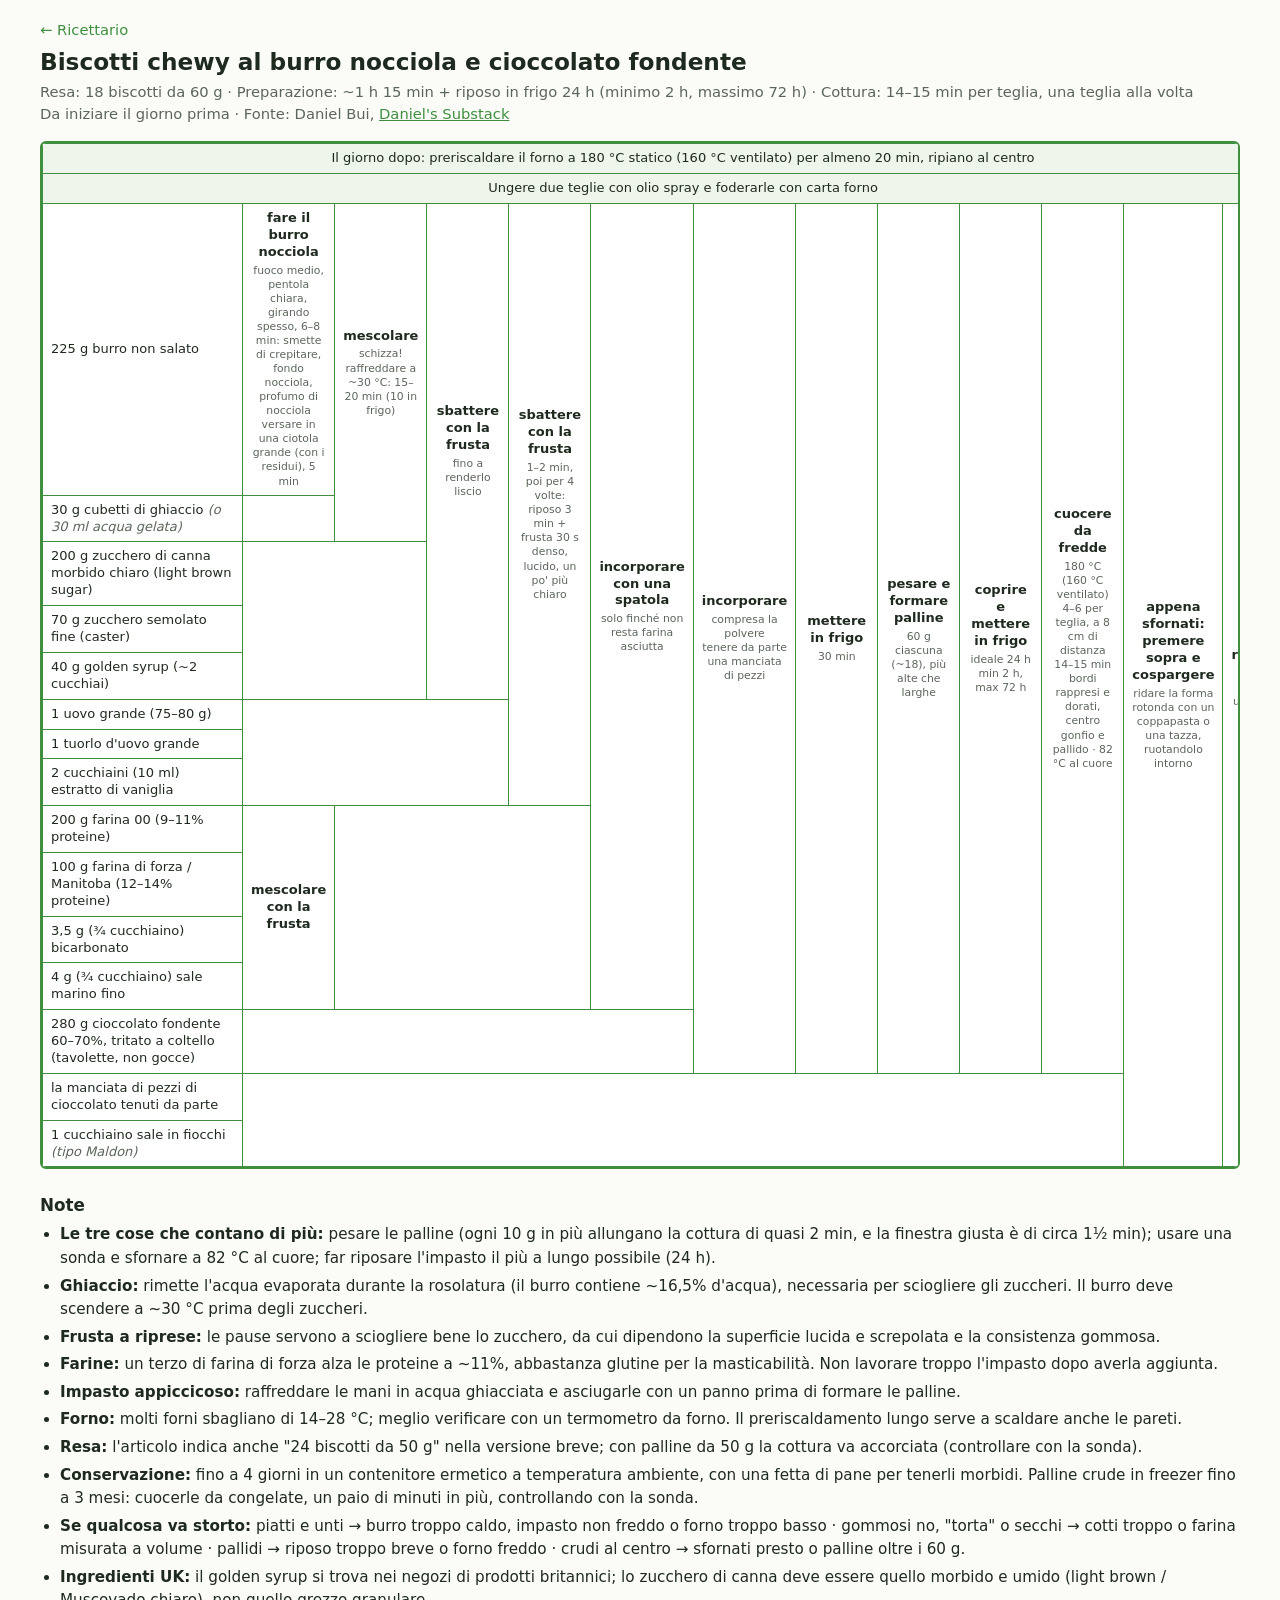
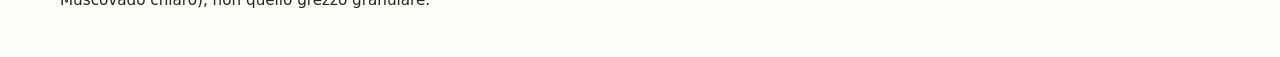
==== biscotti-burro-nocciola-cioccolato.html @ eccd72fa "Add files via upload" ====
<!DOCTYPE html>
<html lang="it">
<head>
<meta charset="utf-8">
<meta name="viewport" content="width=device-width, initial-scale=1">
<title>Biscotti chewy al burro nocciola e cioccolato fondente</title>
<style>
  :root { --line:#3f8f3f; --ink:#1f2a1f; --muted:#5b665b; --bg:#fbfcf8; --head:#eef5ea; }
  * { box-sizing:border-box; }
  body { margin:0; padding:20px 14px 40px; font-family: system-ui, -apple-system, "Segoe UI", Roboto, sans-serif; color:var(--ink); background:var(--bg); }
  .wrap { max-width:1200px; margin:0 auto; }
  .back { display:inline-block; color:var(--line); text-decoration:none; font-size:.92rem; margin-bottom:10px; }
  h1 { font-size:1.45rem; margin:0 0 6px; }
  .meta { color:var(--muted); font-size:.92rem; margin:0 0 16px; line-height:1.5; }
  .meta a { color:var(--line); }
  .scroll { overflow-x:auto; -webkit-overflow-scrolling:touch; border:2px solid var(--line); border-radius:6px; background:#fff; }
  table { border-collapse:collapse; font-size:13px; line-height:1.3; min-width:1150px; width:100%; }
  td { border:1.5px solid var(--line); padding:6px 8px; vertical-align:middle; }
  td.ing { text-align:left; min-width:200px; background:#fff; position:sticky; left:0; z-index:1; box-shadow: 1px 0 0 var(--line); }
  td.act { text-align:center; min-width:82px; }
  td.act b { display:block; font-weight:600; }
  td.act small { display:block; color:var(--muted); margin-top:3px; }
  td.prep { text-align:center; background:var(--head); font-weight:500; }
  td.empty { background:#fff; }
  .opt { color:var(--muted); font-style:italic; }
  h2 { font-size:1.05rem; margin:26px 0 8px; }
  ul { margin:0; padding-left:20px; line-height:1.55; font-size:.95rem; }
  li { margin-bottom:4px; }
  .hint { font-size:.8rem; color:var(--muted); margin:6px 2px 0; }
  @media (min-width:1180px){ .hint{ display:none; } }
  @media print { body{ background:#fff; padding:0; } .scroll{ overflow:visible; border:none; } td.ing{ position:static; box-shadow:none; } .hint,.back{display:none;} }
</style>
</head>
<body>
<div class="wrap">
  <a class="back" href="./">← Ricettario</a>
  <h1>Biscotti chewy al burro nocciola e cioccolato fondente</h1>
  <p class="meta">
    Resa: 18 biscotti da 60 g · Preparazione: ~1 h 15 min + riposo in frigo 24 h (minimo 2 h, massimo 72 h) · Cottura: 14–15 min per teglia, una teglia alla volta<br>
    Da iniziare il giorno prima · Fonte: Daniel Bui, <a href="https://dumpedlingss.substack.com/p/science-based-chewy-brown-butter">Daniel's Substack</a>
  </p>

  <div class="scroll">
  <table>
    <tr><td class="prep" colspan="13">Il giorno dopo: preriscaldare il forno a 180 °C statico (160 °C ventilato) per almeno 20 min, ripiano al centro</td></tr>
    <tr><td class="prep" colspan="13">Ungere due teglie con olio spray e foderarle con carta forno</td></tr>

    <tr>
      <td class="ing">225 g burro non salato</td>
      <td class="act"><b>fare il burro nocciola</b><small>fuoco medio, pentola chiara, girando spesso, 6–8 min: smette di crepitare, fondo nocciola, profumo di nocciola<br>versare in una ciotola grande (con i residui), 5 min</small></td>
      <td class="act" rowspan="2"><b>mescolare</b><small>schizza!<br>raffreddare a ~30 °C: 15–20 min (10 in frigo)</small></td>
      <td class="act" rowspan="5"><b>sbattere con la frusta</b><small>fino a renderlo liscio</small></td>
      <td class="act" rowspan="8"><b>sbattere con la frusta</b><small>1–2 min, poi per 4 volte: riposo 3 min + frusta 30 s<br>denso, lucido, un po' più chiaro</small></td>
      <td class="act" rowspan="12"><b>incorporare con una spatola</b><small>solo finché non resta farina asciutta</small></td>
      <td class="act" rowspan="13"><b>incorporare</b><small>compresa la polvere<br>tenere da parte una manciata di pezzi</small></td>
      <td class="act" rowspan="13"><b>mettere in frigo</b><small>30 min</small></td>
      <td class="act" rowspan="13"><b>pesare e formare palline</b><small>60 g ciascuna (~18), più alte che larghe</small></td>
      <td class="act" rowspan="13"><b>coprire e mettere in frigo</b><small>ideale 24 h<br>min 2 h, max 72 h</small></td>
      <td class="act" rowspan="13"><b>cuocere da fredde</b><small>180 °C (160 °C ventilato)<br>4–6 per teglia, a 8 cm di distanza<br>14–15 min<br>bordi rappresi e dorati, centro gonfio e pallido · 82 °C al cuore</small></td>
      <td class="act" rowspan="15"><b>appena sfornati: premere sopra e cospargere</b><small>ridare la forma rotonda con un coppapasta o una tazza, ruotandolo intorno</small></td>
      <td class="act" rowspan="15"><b>raffreddare</b><small>10 min sulla teglia, poi su una griglia con carta forno</small></td>
    </tr>
    <tr><td class="ing">30 g cubetti di ghiaccio <span class="opt">(o 30 ml acqua gelata)</span></td><td class="empty"></td></tr>
    <tr><td class="ing">200 g zucchero di canna morbido chiaro (light brown sugar)</td><td class="empty" colspan="2" rowspan="3"></td></tr>
    <tr><td class="ing">70 g zucchero semolato fine (caster)</td></tr>
    <tr><td class="ing">40 g golden syrup (~2 cucchiai)</td></tr>
    <tr><td class="ing">1 uovo grande (75–80 g)</td><td class="empty" colspan="3" rowspan="3"></td></tr>
    <tr><td class="ing">1 tuorlo d'uovo grande</td></tr>
    <tr><td class="ing">2 cucchiaini (10 ml) estratto di vaniglia</td></tr>

    <tr>
      <td class="ing">200 g farina 00 (9–11% proteine)</td>
      <td class="act" rowspan="4"><b>mescolare con la frusta</b></td>
      <td class="empty" colspan="3" rowspan="4"></td>
    </tr>
    <tr><td class="ing">100 g farina di forza / Manitoba (12–14% proteine)</td></tr>
    <tr><td class="ing">3,5 g (¾ cucchiaino) bicarbonato</td></tr>
    <tr><td class="ing">4 g (¾ cucchiaino) sale marino fino</td></tr>

    <tr><td class="ing">280 g cioccolato fondente 60–70%, tritato a coltello (tavolette, non gocce)</td><td class="empty" colspan="5"></td></tr>

    <tr><td class="ing">la manciata di pezzi di cioccolato tenuti da parte</td><td class="empty" colspan="10" rowspan="2"></td></tr>
    <tr><td class="ing">1 cucchiaino sale in fiocchi <span class="opt">(tipo Maldon)</span></td></tr>
  </table>
  </div>
  <p class="hint">Scorri la tabella di lato per vedere tutti i passaggi →</p>

  <h2>Note</h2>
  <ul>
    <li><b>Le tre cose che contano di più:</b> pesare le palline (ogni 10 g in più allungano la cottura di quasi 2 min, e la finestra giusta è di circa 1½ min); usare una sonda e sfornare a 82 °C al cuore; far riposare l'impasto il più a lungo possibile (24 h).</li>
    <li><b>Ghiaccio:</b> rimette l'acqua evaporata durante la rosolatura (il burro contiene ~16,5% d'acqua), necessaria per sciogliere gli zuccheri. Il burro deve scendere a ~30 °C prima degli zuccheri.</li>
    <li><b>Frusta a riprese:</b> le pause servono a sciogliere bene lo zucchero, da cui dipendono la superficie lucida e screpolata e la consistenza gommosa.</li>
    <li><b>Farine:</b> un terzo di farina di forza alza le proteine a ~11%, abbastanza glutine per la masticabilità. Non lavorare troppo l'impasto dopo averla aggiunta.</li>
    <li><b>Impasto appiccicoso:</b> raffreddare le mani in acqua ghiacciata e asciugarle con un panno prima di formare le palline.</li>
    <li><b>Forno:</b> molti forni sbagliano di 14–28 °C; meglio verificare con un termometro da forno. Il preriscaldamento lungo serve a scaldare anche le pareti.</li>
    <li><b>Resa:</b> l'articolo indica anche "24 biscotti da 50 g" nella versione breve; con palline da 50 g la cottura va accorciata (controllare con la sonda).</li>
    <li><b>Conservazione:</b> fino a 4 giorni in un contenitore ermetico a temperatura ambiente, con una fetta di pane per tenerli morbidi. Palline crude in freezer fino a 3 mesi: cuocerle da congelate, un paio di minuti in più, controllando con la sonda.</li>
    <li><b>Se qualcosa va storto:</b>
      piatti e unti → burro troppo caldo, impasto non freddo o forno troppo basso ·
      gommosi no, "torta" o secchi → cotti troppo o farina misurata a volume ·
      pallidi → riposo troppo breve o forno freddo ·
      crudi al centro → sfornati presto o palline oltre i 60 g.</li>
    <li><b>Ingredienti UK:</b> il golden syrup si trova nei negozi di prodotti britannici; lo zucchero di canna deve essere quello morbido e umido (light brown / Muscovado chiaro), non quello grezzo granulare.</li>
  </ul>
</div>
</body>
</html>
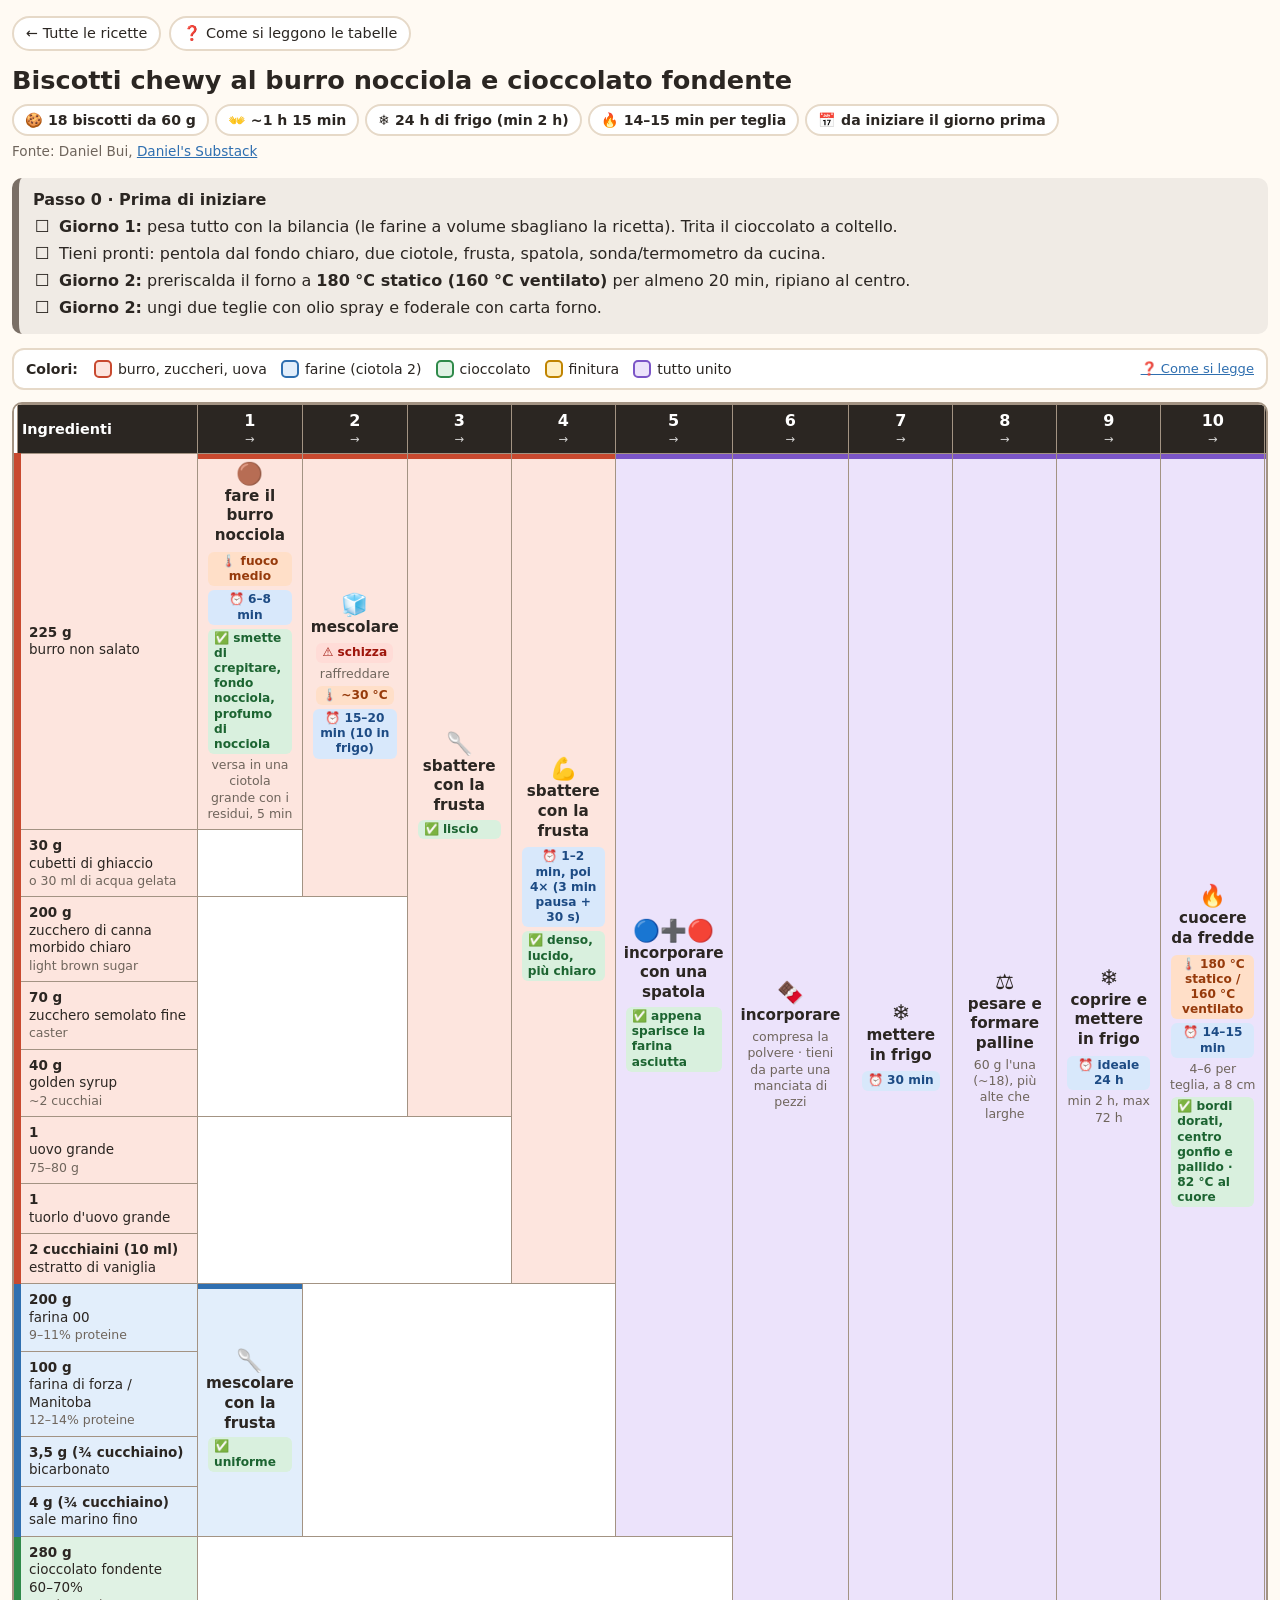
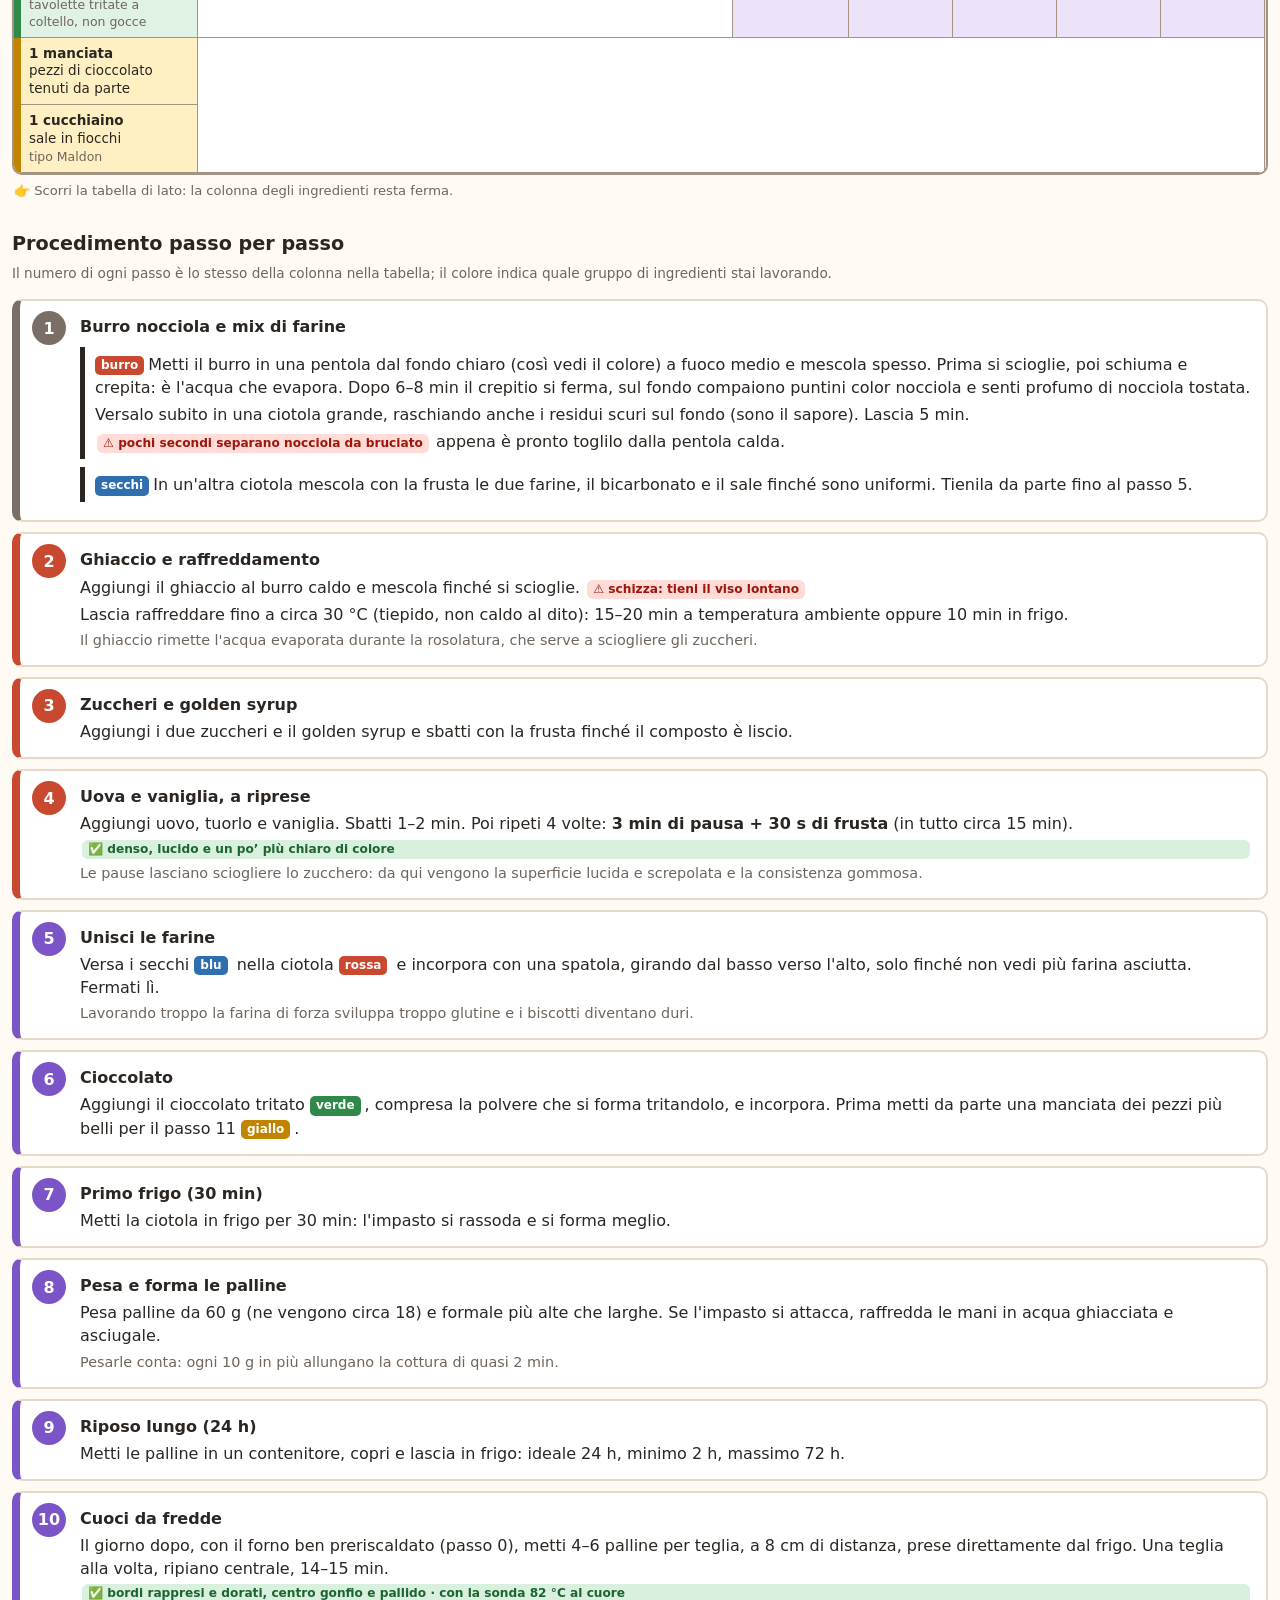
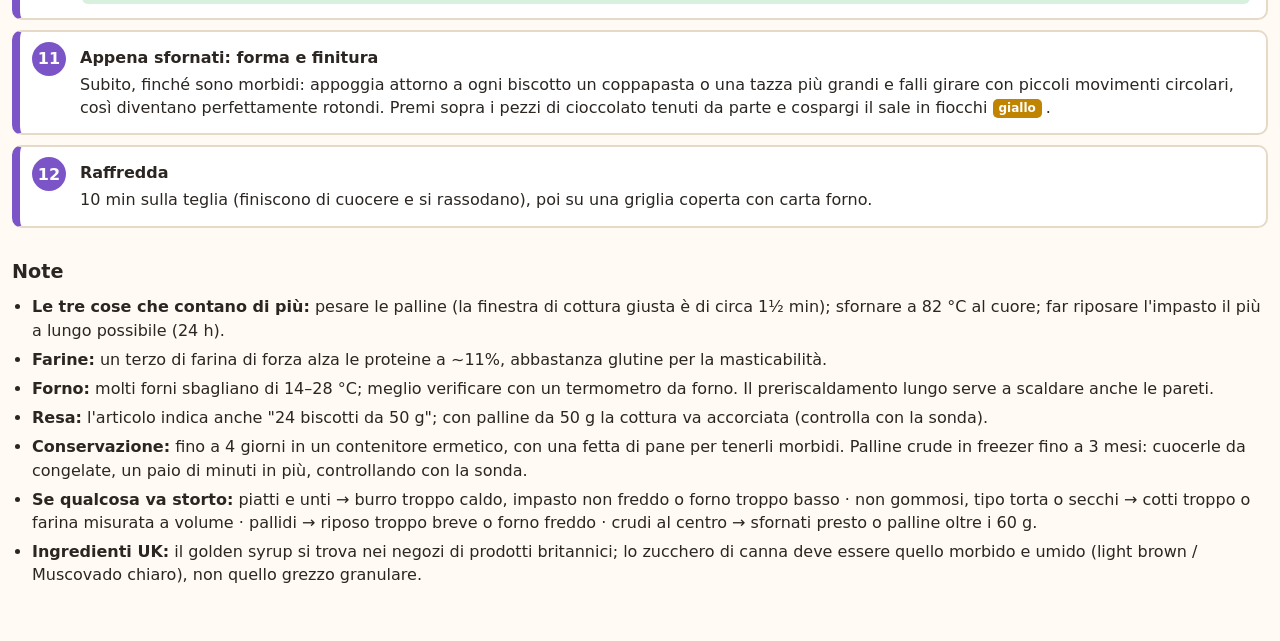
==== commit 4b8f3241: "Aggiungi pagina 'Come si leggono le tabelle' e ricette a colori con procedimento dettagliato - Nuova" ====
--- a/biscotti-burro-nocciola-cioccolato.html
+++ b/biscotti-burro-nocciola-cioccolato.html
@@ -5,103 +5,174 @@
 <meta name="viewport" content="width=device-width, initial-scale=1">
 <title>Biscotti chewy al burro nocciola e cioccolato fondente</title>
 <style>
-  :root { --line:#3f8f3f; --ink:#1f2a1f; --muted:#5b665b; --bg:#fbfcf8; --head:#eef5ea; }
-  * { box-sizing:border-box; }
-  body { margin:0; padding:20px 14px 40px; font-family: system-ui, -apple-system, "Segoe UI", Roboto, sans-serif; color:var(--ink); background:var(--bg); }
-  .wrap { max-width:1200px; margin:0 auto; }
-  .back { display:inline-block; color:var(--line); text-decoration:none; font-size:.92rem; margin-bottom:10px; }
-  h1 { font-size:1.45rem; margin:0 0 6px; }
-  .meta { color:var(--muted); font-size:.92rem; margin:0 0 16px; line-height:1.5; }
-  .meta a { color:var(--line); }
-  .scroll { overflow-x:auto; -webkit-overflow-scrolling:touch; border:2px solid var(--line); border-radius:6px; background:#fff; }
-  table { border-collapse:collapse; font-size:13px; line-height:1.3; min-width:1150px; width:100%; }
-  td { border:1.5px solid var(--line); padding:6px 8px; vertical-align:middle; }
-  td.ing { text-align:left; min-width:200px; background:#fff; position:sticky; left:0; z-index:1; box-shadow: 1px 0 0 var(--line); }
-  td.act { text-align:center; min-width:82px; }
-  td.act b { display:block; font-weight:600; }
-  td.act small { display:block; color:var(--muted); margin-top:3px; }
-  td.prep { text-align:center; background:var(--head); font-weight:500; }
-  td.empty { background:#fff; }
-  .opt { color:var(--muted); font-style:italic; }
-  h2 { font-size:1.05rem; margin:26px 0 8px; }
-  ul { margin:0; padding-left:20px; line-height:1.55; font-size:.95rem; }
-  li { margin-bottom:4px; }
-  .hint { font-size:.8rem; color:var(--muted); margin:6px 2px 0; }
-  @media (min-width:1180px){ .hint{ display:none; } }
-  @media print { body{ background:#fff; padding:0; } .scroll{ overflow:visible; border:none; } td.ing{ position:static; box-shadow:none; } .hint,.back{display:none;} }
+:root{
+  --ink:#2b2622; --muted:#6f655c; --bg:#fffaf3; --line:#a39383; --card:#fff; --soft:#f3ece2;
+  --blu:#2f6fb0;   --blu-bg:#e2eefb;
+  --rosso:#c8492f; --rosso-bg:#fde5de;
+  --verde:#2f8a4a; --verde-bg:#e0f2e4;
+  --giallo:#c08400;--giallo-bg:#fff0c4;
+  --viola:#7b55c7; --viola-bg:#ece3fb;
+  --grigio:#7a6f66;--grigio-bg:#f0ebe5;
+}
+*{box-sizing:border-box}
+body{margin:0;padding:16px 12px 48px;background:var(--bg);color:var(--ink);
+     font-family:system-ui,-apple-system,"Segoe UI",Roboto,sans-serif;line-height:1.45}
+.wrap{max-width:1150px;margin:0 auto}
+nav.top{display:flex;flex-wrap:wrap;gap:8px;margin-bottom:14px}
+nav.top a{font-size:.9rem;text-decoration:none;color:var(--ink);background:#fff;border:2px solid #e6d9c8;border-radius:999px;padding:5px 12px}
+nav.top a:hover{background:var(--soft)}
+h1{font-size:1.6rem;margin:0 0 8px;line-height:1.2}
+h2{font-size:1.2rem;margin:30px 0 10px}
+.badges{display:flex;flex-wrap:wrap;gap:6px;margin:0 0 6px}
+.badge{background:#fff;border:2px solid #e6d9c8;border-radius:999px;padding:4px 11px;font-weight:600;font-size:.88rem}
+.fonte{color:var(--muted);font-size:.85rem;margin:6px 0 16px}
+.fonte a{color:var(--blu)}
+
+/* legenda colori */
+.legenda{display:flex;flex-wrap:wrap;gap:6px 14px;align-items:center;background:#fff;border:2px solid #e6d9c8;border-radius:12px;padding:9px 12px;margin:0 0 12px;font-size:.88rem}
+.legenda b{margin-right:2px}
+.lg{display:inline-flex;align-items:center;gap:6px}
+.lg i{display:inline-block;width:18px;height:18px;border-radius:5px;border:2px solid}
+.lg.c-blu i{background:var(--blu-bg);border-color:var(--blu)}
+.lg.c-rosso i{background:var(--rosso-bg);border-color:var(--rosso)}
+.lg.c-verde i{background:var(--verde-bg);border-color:var(--verde)}
+.lg.c-giallo i{background:var(--giallo-bg);border-color:var(--giallo)}
+.lg.c-viola i{background:var(--viola-bg);border-color:var(--viola)}
+.lg.c-grigio i{background:var(--grigio-bg);border-color:var(--grigio)}
+.lg-help{margin-left:auto;font-size:.82rem}
+.lg-help a{color:var(--blu)}
+
+/* passo 0 */
+.prima{background:var(--grigio-bg);border-left:7px solid var(--grigio);border-radius:10px;padding:10px 14px;margin:0 0 14px}
+.prima h3{margin:0 0 4px;font-size:1rem}
+.prima ul{margin:0;padding-left:0;list-style:none}
+.prima li{margin:4px 0;padding-left:26px;position:relative}
+.prima li::before{content:"☐";position:absolute;left:2px;top:-1px;font-size:1.05rem}
+
+/* tabella */
+.scroll{overflow-x:auto;-webkit-overflow-scrolling:touch;border:2px solid var(--line);border-radius:10px;background:#fff}
+table.ric{border-collapse:collapse;font-size:13.5px;line-height:1.3;width:100%}
+table.ric td, table.ric th{border:1.5px solid var(--line);padding:7px 8px;vertical-align:middle}
+table.ric th{background:var(--ink);color:#fff;font-weight:700;font-size:1rem;text-align:center;padding:6px 4px}
+table.ric th small{display:block;font-weight:400;font-size:.72rem;opacity:.8}
+table.ric th.ing-h{text-align:left;position:sticky;left:0;z-index:3;font-size:.9rem}
+td.ing{text-align:left;min-width:180px;max-width:240px;position:sticky;left:0;z-index:2;background:#fff;box-shadow:2px 0 0 var(--line)}
+td.ing .q{display:block;font-weight:800}
+td.ing small{display:block;color:var(--muted);font-size:.78rem;margin-top:1px}
+td.act{text-align:center;min-width:104px}
+td.act .ico{display:block;font-size:1.35rem;line-height:1.2}
+td.act b{display:block;font-size:.95rem;margin-bottom:2px}
+td.act .nota{display:block;color:var(--muted);font-size:.78rem;margin-top:3px}
+td.empty{background:#fff}
+td.c-blu{background:var(--blu-bg)} td.c-rosso{background:var(--rosso-bg)} td.c-verde{background:var(--verde-bg)}
+td.c-giallo{background:var(--giallo-bg)} td.c-viola{background:var(--viola-bg)} td.c-grigio{background:var(--grigio-bg)}
+td.ing.c-blu{border-left:7px solid var(--blu)} td.ing.c-rosso{border-left:7px solid var(--rosso)}
+td.ing.c-verde{border-left:7px solid var(--verde)} td.ing.c-giallo{border-left:7px solid var(--giallo)}
+td.act.c-blu{box-shadow:inset 0 5px 0 var(--blu)} td.act.c-rosso{box-shadow:inset 0 5px 0 var(--rosso)}
+td.act.c-verde{box-shadow:inset 0 5px 0 var(--verde)} td.act.c-giallo{box-shadow:inset 0 5px 0 var(--giallo)}
+td.act.c-viola{box-shadow:inset 0 5px 0 var(--viola)} td.act.c-grigio{box-shadow:inset 0 5px 0 var(--grigio)}
+
+/* etichette */
+.chip{display:inline-block;margin:4px 2px 0;font-size:.76rem;font-weight:700;border-radius:6px;padding:2px 6px;line-height:1.25}
+.chip.t{color:#1d4b84;background:#d8e8fb}
+.chip.temp{color:#963a0b;background:#ffdfc8}
+.chip.warn{color:#9e150b;background:#ffdcd7}
+.chip.ok{display:block;color:#1c6431;background:#d9f0de;font-weight:600;text-align:left}
+.hint{font-size:.82rem;color:var(--muted);margin:6px 2px 0}
+
+/* procedimento */
+ol.passi{list-style:none;margin:0;padding:0}
+li.passo{background:#fff;border:2px solid #e6d9c8;border-left-width:8px;border-radius:10px;padding:10px 14px 10px 12px;margin:0 0 10px;display:grid;grid-template-columns:38px 1fr;gap:10px}
+li.passo .n{width:34px;height:34px;border-radius:50%;display:flex;align-items:center;justify-content:center;font-weight:800;color:#fff;background:var(--grigio)}
+li.passo h3{margin:4px 0 4px;font-size:1rem}
+li.passo p{margin:4px 0}
+li.passo .sub{border-left:5px solid;padding:2px 0 2px 10px;margin:8px 0}
+li.passo .perche{color:var(--muted);font-size:.9rem}
+li.passo.c-blu{border-left-color:var(--blu)}     li.passo.c-blu .n{background:var(--blu)}
+li.passo.c-rosso{border-left-color:var(--rosso)} li.passo.c-rosso .n{background:var(--rosso)}
+li.passo.c-verde{border-left-color:var(--verde)} li.passo.c-verde .n{background:var(--verde)}
+li.passo.c-giallo{border-left-color:var(--giallo)} li.passo.c-giallo .n{background:var(--giallo)}
+li.passo.c-viola{border-left-color:var(--viola)} li.passo.c-viola .n{background:var(--viola)}
+li.passo.c-grigio{border-left-color:var(--grigio)} li.passo.c-grigio .n{background:var(--grigio)}
+.sub.c-blu{border-color:var(--blu)} .sub.c-rosso{border-color:var(--rosso)} .sub.c-verde{border-color:var(--verde)}
+.sub.c-giallo{border-color:var(--giallo)} .sub.c-viola{border-color:var(--viola)} .sub.c-grigio{border-color:var(--grigio)}
+.tag{display:inline-block;font-size:.75rem;font-weight:700;border-radius:5px;padding:1px 6px;margin-right:4px;color:#fff;vertical-align:1px}
+.tag.c-blu{background:var(--blu)} .tag.c-rosso{background:var(--rosso)} .tag.c-verde{background:var(--verde)}
+.tag.c-giallo{background:var(--giallo)} .tag.c-viola{background:var(--viola)} .tag.c-grigio{background:var(--grigio)}
+
+ul.note{margin:0;padding-left:20px}
+ul.note li{margin-bottom:6px}
+
+@media (max-width:600px){ h1{font-size:1.35rem} li.passo{grid-template-columns:30px 1fr;padding:10px} li.passo .n{width:28px;height:28px;font-size:.9rem} }
+@media print{
+  body{background:#fff;padding:0} nav.top,.hint,.lg-help{display:none}
+  .scroll{overflow:visible;border:none} td.ing,th.ing-h{position:static;box-shadow:none}
+  *{-webkit-print-color-adjust:exact;print-color-adjust:exact}
+  li.passo{break-inside:avoid}
+}
+
+table.ric{min-width:1350px}
+@media (min-width:1440px){.hint{display:none}}
+
+.wrap{max-width:1420px}
 </style>
 </head>
 <body>
 <div class="wrap">
-  <a class="back" href="./">← Ricettario</a>
+  <nav class="top"><a href="index.html">← Tutte le ricette</a><a href="come-leggere.html">❓ Come si leggono le tabelle</a></nav>
+
   <h1>Biscotti chewy al burro nocciola e cioccolato fondente</h1>
-  <p class="meta">
-    Resa: 18 biscotti da 60 g · Preparazione: ~1 h 15 min + riposo in frigo 24 h (minimo 2 h, massimo 72 h) · Cottura: 14–15 min per teglia, una teglia alla volta<br>
-    Da iniziare il giorno prima · Fonte: Daniel Bui, <a href="https://dumpedlingss.substack.com/p/science-based-chewy-brown-butter">Daniel's Substack</a>
-  </p>
+  <div class="badges"><span class="badge">🍪 18 biscotti da 60 g</span><span class="badge">👐 ~1 h 15 min</span><span class="badge">❄️ 24 h di frigo (min 2 h)</span><span class="badge">🔥 14–15 min per teglia</span><span class="badge">📅 da iniziare il giorno prima</span></div>
+  <p class="fonte">Fonte: Daniel Bui, <a href="https://dumpedlingss.substack.com/p/science-based-chewy-brown-butter">Daniel's Substack</a></p>
+
+  <div class="prima">
+    <h3>Passo 0 · Prima di iniziare</h3>
+    <ul><li><b>Giorno 1:</b> pesa tutto con la bilancia (le farine a volume sbagliano la ricetta). Trita il cioccolato a coltello.</li><li>Tieni pronti: pentola dal fondo chiaro, due ciotole, frusta, spatola, sonda/termometro da cucina.</li><li><b>Giorno 2:</b> preriscalda il forno a <b>180 °C statico (160 °C ventilato)</b> per almeno 20 min, ripiano al centro.</li><li><b>Giorno 2:</b> ungi due teglie con olio spray e foderale con carta forno.</li></ul>
+  </div>
+
+  <div class="legenda"><b>Colori:</b><span class="lg c-rosso"><i></i>burro, zuccheri, uova</span><span class="lg c-blu"><i></i>farine (ciotola 2)</span><span class="lg c-verde"><i></i>cioccolato</span><span class="lg c-giallo"><i></i>finitura</span><span class="lg c-viola"><i></i>tutto unito</span><span class="lg-help"><a href="come-leggere.html">❓ Come si legge</a></span></div>
 
   <div class="scroll">
-  <table>
-    <tr><td class="prep" colspan="13">Il giorno dopo: preriscaldare il forno a 180 °C statico (160 °C ventilato) per almeno 20 min, ripiano al centro</td></tr>
-    <tr><td class="prep" colspan="13">Ungere due teglie con olio spray e foderarle con carta forno</td></tr>
-
-    <tr>
-      <td class="ing">225 g burro non salato</td>
-      <td class="act"><b>fare il burro nocciola</b><small>fuoco medio, pentola chiara, girando spesso, 6–8 min: smette di crepitare, fondo nocciola, profumo di nocciola<br>versare in una ciotola grande (con i residui), 5 min</small></td>
-      <td class="act" rowspan="2"><b>mescolare</b><small>schizza!<br>raffreddare a ~30 °C: 15–20 min (10 in frigo)</small></td>
-      <td class="act" rowspan="5"><b>sbattere con la frusta</b><small>fino a renderlo liscio</small></td>
-      <td class="act" rowspan="8"><b>sbattere con la frusta</b><small>1–2 min, poi per 4 volte: riposo 3 min + frusta 30 s<br>denso, lucido, un po' più chiaro</small></td>
-      <td class="act" rowspan="12"><b>incorporare con una spatola</b><small>solo finché non resta farina asciutta</small></td>
-      <td class="act" rowspan="13"><b>incorporare</b><small>compresa la polvere<br>tenere da parte una manciata di pezzi</small></td>
-      <td class="act" rowspan="13"><b>mettere in frigo</b><small>30 min</small></td>
-      <td class="act" rowspan="13"><b>pesare e formare palline</b><small>60 g ciascuna (~18), più alte che larghe</small></td>
-      <td class="act" rowspan="13"><b>coprire e mettere in frigo</b><small>ideale 24 h<br>min 2 h, max 72 h</small></td>
-      <td class="act" rowspan="13"><b>cuocere da fredde</b><small>180 °C (160 °C ventilato)<br>4–6 per teglia, a 8 cm di distanza<br>14–15 min<br>bordi rappresi e dorati, centro gonfio e pallido · 82 °C al cuore</small></td>
-      <td class="act" rowspan="15"><b>appena sfornati: premere sopra e cospargere</b><small>ridare la forma rotonda con un coppapasta o una tazza, ruotandolo intorno</small></td>
-      <td class="act" rowspan="15"><b>raffreddare</b><small>10 min sulla teglia, poi su una griglia con carta forno</small></td>
-    </tr>
-    <tr><td class="ing">30 g cubetti di ghiaccio <span class="opt">(o 30 ml acqua gelata)</span></td><td class="empty"></td></tr>
-    <tr><td class="ing">200 g zucchero di canna morbido chiaro (light brown sugar)</td><td class="empty" colspan="2" rowspan="3"></td></tr>
-    <tr><td class="ing">70 g zucchero semolato fine (caster)</td></tr>
-    <tr><td class="ing">40 g golden syrup (~2 cucchiai)</td></tr>
-    <tr><td class="ing">1 uovo grande (75–80 g)</td><td class="empty" colspan="3" rowspan="3"></td></tr>
-    <tr><td class="ing">1 tuorlo d'uovo grande</td></tr>
-    <tr><td class="ing">2 cucchiaini (10 ml) estratto di vaniglia</td></tr>
-
-    <tr>
-      <td class="ing">200 g farina 00 (9–11% proteine)</td>
-      <td class="act" rowspan="4"><b>mescolare con la frusta</b></td>
-      <td class="empty" colspan="3" rowspan="4"></td>
-    </tr>
-    <tr><td class="ing">100 g farina di forza / Manitoba (12–14% proteine)</td></tr>
-    <tr><td class="ing">3,5 g (¾ cucchiaino) bicarbonato</td></tr>
-    <tr><td class="ing">4 g (¾ cucchiaino) sale marino fino</td></tr>
-
-    <tr><td class="ing">280 g cioccolato fondente 60–70%, tritato a coltello (tavolette, non gocce)</td><td class="empty" colspan="5"></td></tr>
-
-    <tr><td class="ing">la manciata di pezzi di cioccolato tenuti da parte</td><td class="empty" colspan="10" rowspan="2"></td></tr>
-    <tr><td class="ing">1 cucchiaino sale in fiocchi <span class="opt">(tipo Maldon)</span></td></tr>
+  <table class="ric">
+<tr><th class="ing-h">Ingredienti</th><th>1<small>→</small></th><th>2<small>→</small></th><th>3<small>→</small></th><th>4<small>→</small></th><th>5<small>→</small></th><th>6<small>→</small></th><th>7<small>→</small></th><th>8<small>→</small></th><th>9<small>→</small></th><th>10<small>→</small></th><th>11<small>→</small></th><th>12<small>fine</small></th></tr>
+<tr><td class="ing c-rosso"><span class="q">225 g</span>burro non salato</td><td class="act c-rosso"><span class="ico">🟤</span><b>fare il burro nocciola</b><span class="chip temp">🌡️ fuoco medio</span><span class="chip t">⏰ 6–8 min</span><span class="chip ok">✅ smette di crepitare, fondo nocciola, profumo di nocciola</span><span class="nota">versa in una ciotola grande con i residui, 5 min</span></td><td class="act c-rosso" rowspan="2"><span class="ico">🧊</span><b>mescolare</b><span class="chip warn">⚠️ schizza</span><span class="nota">raffreddare</span><span class="chip temp">🌡️ ~30 °C</span><span class="chip t">⏰ 15–20 min (10 in frigo)</span></td><td class="act c-rosso" rowspan="5"><span class="ico">🥄</span><b>sbattere con la frusta</b><span class="chip ok">✅ liscio</span></td><td class="act c-rosso" rowspan="8"><span class="ico">💪</span><b>sbattere con la frusta</b><span class="chip t">⏰ 1–2 min, poi 4× (3 min pausa + 30 s)</span><span class="chip ok">✅ denso, lucido, più chiaro</span></td><td class="act c-viola" rowspan="12"><span class="ico">🔵➕🔴</span><b>incorporare con una spatola</b><span class="chip ok">✅ appena sparisce la farina asciutta</span></td><td class="act c-viola" rowspan="13"><span class="ico">🍫</span><b>incorporare</b><span class="nota">compresa la polvere · tieni da parte una manciata di pezzi</span></td><td class="act c-viola" rowspan="13"><span class="ico">❄️</span><b>mettere in frigo</b><span class="chip t">⏰ 30 min</span></td><td class="act c-viola" rowspan="13"><span class="ico">⚖️</span><b>pesare e formare palline</b><span class="nota">60 g l'una (~18), più alte che larghe</span></td><td class="act c-viola" rowspan="13"><span class="ico">❄️</span><b>coprire e mettere in frigo</b><span class="chip t">⏰ ideale 24 h</span><span class="nota">min 2 h, max 72 h</span></td><td class="act c-viola" rowspan="13"><span class="ico">🔥</span><b>cuocere da fredde</b><span class="chip temp">🌡️ 180 °C statico / 160 °C ventilato</span><span class="chip t">⏰ 14–15 min</span><span class="nota">4–6 per teglia, a 8 cm</span><span class="chip ok">✅ bordi dorati, centro gonfio e pallido · 82 °C al cuore</span></td><td class="act c-viola" rowspan="15"><span class="ico">⭕</span><b>subito: arrotondare, premere sopra e cospargere</b><span class="nota">coppapasta o tazza fatti girare attorno</span></td><td class="act c-viola" rowspan="15"><span class="ico">⏳</span><b>raffreddare</b><span class="chip t">⏰ 10 min in teglia</span><span class="nota">poi su una griglia</span></td></tr>
+<tr><td class="ing c-rosso"><span class="q">30 g</span>cubetti di ghiaccio<small>o 30 ml di acqua gelata</small></td><td class="empty"></td></tr>
+<tr><td class="ing c-rosso"><span class="q">200 g</span>zucchero di canna morbido chiaro<small>light brown sugar</small></td><td class="empty" rowspan="3" colspan="2"></td></tr>
+<tr><td class="ing c-rosso"><span class="q">70 g</span>zucchero semolato fine<small>caster</small></td></tr>
+<tr><td class="ing c-rosso"><span class="q">40 g</span>golden syrup<small>~2 cucchiai</small></td></tr>
+<tr><td class="ing c-rosso"><span class="q">1</span>uovo grande<small>75–80 g</small></td><td class="empty" rowspan="3" colspan="3"></td></tr>
+<tr><td class="ing c-rosso"><span class="q">1</span>tuorlo d'uovo grande</td></tr>
+<tr><td class="ing c-rosso"><span class="q">2 cucchiaini (10 ml)</span>estratto di vaniglia</td></tr>
+<tr><td class="ing c-blu"><span class="q">200 g</span>farina 00<small>9–11% proteine</small></td><td class="act c-blu" rowspan="4"><span class="ico">🥄</span><b>mescolare con la frusta</b><span class="chip ok">✅ uniforme</span></td><td class="empty" rowspan="4" colspan="3"></td></tr>
+<tr><td class="ing c-blu"><span class="q">100 g</span>farina di forza / Manitoba<small>12–14% proteine</small></td></tr>
+<tr><td class="ing c-blu"><span class="q">3,5 g (¾ cucchiaino)</span>bicarbonato</td></tr>
+<tr><td class="ing c-blu"><span class="q">4 g (¾ cucchiaino)</span>sale marino fino</td></tr>
+<tr><td class="ing c-verde"><span class="q">280 g</span>cioccolato fondente 60–70%<small>tavolette tritate a coltello, non gocce</small></td><td class="empty" colspan="5"></td></tr>
+<tr><td class="ing c-giallo"><span class="q">1 manciata</span>pezzi di cioccolato tenuti da parte</td><td class="empty" rowspan="2" colspan="10"></td></tr>
+<tr><td class="ing c-giallo"><span class="q">1 cucchiaino</span>sale in fiocchi<small>tipo Maldon</small></td></tr>
   </table>
   </div>
-  <p class="hint">Scorri la tabella di lato per vedere tutti i passaggi →</p>
+  <p class="hint">👉 Scorri la tabella di lato: la colonna degli ingredienti resta ferma.</p>
+
+  <h2>Procedimento passo per passo</h2>
+  <p class="fonte" style="margin-top:-4px">Il numero di ogni passo è lo stesso della colonna nella tabella; il colore indica quale gruppo di ingredienti stai lavorando.</p>
+  <ol class="passi">
+<li class="passo c-grigio"><span class="n">1</span><div><h3>Burro nocciola e mix di farine</h3><div class="sub c-rosso"><p><span class="tag c-rosso">burro</span>Metti il burro in una pentola dal fondo chiaro (così vedi il colore) a fuoco medio e mescola spesso. Prima si scioglie, poi schiuma e crepita: è l'acqua che evapora. Dopo 6–8 min il crepitio si ferma, sul fondo compaiono puntini color nocciola e senti profumo di nocciola tostata.</p><p>Versalo subito in una ciotola grande, raschiando anche i residui scuri sul fondo (sono il sapore). Lascia 5 min.</p><p><span class="chip warn">⚠️ pochi secondi separano nocciola da bruciato</span> appena è pronto toglilo dalla pentola calda.</p></div><div class="sub c-blu"><p><span class="tag c-blu">secchi</span>In un'altra ciotola mescola con la frusta le due farine, il bicarbonato e il sale finché sono uniformi. Tienila da parte fino al passo 5.</p></div></div></li>
+<li class="passo c-rosso"><span class="n">2</span><div><h3>Ghiaccio e raffreddamento</h3><p>Aggiungi il ghiaccio al burro caldo e mescola finché si scioglie. <span class="chip warn">⚠️ schizza: tieni il viso lontano</span></p><p>Lascia raffreddare fino a circa 30 °C (tiepido, non caldo al dito): 15–20 min a temperatura ambiente oppure 10 min in frigo.</p><p class='perche'>Il ghiaccio rimette l'acqua evaporata durante la rosolatura, che serve a sciogliere gli zuccheri.</p></div></li>
+<li class="passo c-rosso"><span class="n">3</span><div><h3>Zuccheri e golden syrup</h3><p>Aggiungi i due zuccheri e il golden syrup e sbatti con la frusta finché il composto è liscio.</p></div></li>
+<li class="passo c-rosso"><span class="n">4</span><div><h3>Uova e vaniglia, a riprese</h3><p>Aggiungi uovo, tuorlo e vaniglia. Sbatti 1–2 min. Poi ripeti 4 volte: <b>3 min di pausa + 30 s di frusta</b> (in tutto circa 15 min).</p><p><span class="chip ok">✅ denso, lucido e un po’ più chiaro di colore</span></p><p class='perche'>Le pause lasciano sciogliere lo zucchero: da qui vengono la superficie lucida e screpolata e la consistenza gommosa.</p></div></li>
+<li class="passo c-viola"><span class="n">5</span><div><h3>Unisci le farine</h3><p>Versa i secchi <span class="tag c-blu">blu</span> nella ciotola <span class="tag c-rosso">rossa</span> e incorpora con una spatola, girando dal basso verso l'alto, solo finché non vedi più farina asciutta. Fermati lì.</p><p class='perche'>Lavorando troppo la farina di forza sviluppa troppo glutine e i biscotti diventano duri.</p></div></li>
+<li class="passo c-viola"><span class="n">6</span><div><h3>Cioccolato</h3><p>Aggiungi il cioccolato tritato <span class="tag c-verde">verde</span>, compresa la polvere che si forma tritandolo, e incorpora. Prima metti da parte una manciata dei pezzi più belli per il passo 11 <span class="tag c-giallo">giallo</span>.</p></div></li>
+<li class="passo c-viola"><span class="n">7</span><div><h3>Primo frigo (30 min)</h3><p>Metti la ciotola in frigo per 30 min: l'impasto si rassoda e si forma meglio.</p></div></li>
+<li class="passo c-viola"><span class="n">8</span><div><h3>Pesa e forma le palline</h3><p>Pesa palline da 60 g (ne vengono circa 18) e formale più alte che larghe. Se l'impasto si attacca, raffredda le mani in acqua ghiacciata e asciugale.</p><p class='perche'>Pesarle conta: ogni 10 g in più allungano la cottura di quasi 2 min.</p></div></li>
+<li class="passo c-viola"><span class="n">9</span><div><h3>Riposo lungo (24 h)</h3><p>Metti le palline in un contenitore, copri e lascia in frigo: ideale 24 h, minimo 2 h, massimo 72 h.</p></div></li>
+<li class="passo c-viola"><span class="n">10</span><div><h3>Cuoci da fredde</h3><p>Il giorno dopo, con il forno ben preriscaldato (passo 0), metti 4–6 palline per teglia, a 8 cm di distanza, prese direttamente dal frigo. Una teglia alla volta, ripiano centrale, 14–15 min.</p><p><span class="chip ok">✅ bordi rappresi e dorati, centro gonfio e pallido · con la sonda 82 °C al cuore</span></p></div></li>
+<li class="passo c-viola"><span class="n">11</span><div><h3>Appena sfornati: forma e finitura</h3><p>Subito, finché sono morbidi: appoggia attorno a ogni biscotto un coppapasta o una tazza più grandi e falli girare con piccoli movimenti circolari, così diventano perfettamente rotondi. Premi sopra i pezzi di cioccolato tenuti da parte e cospargi il sale in fiocchi <span class="tag c-giallo">giallo</span>.</p></div></li>
+<li class="passo c-viola"><span class="n">12</span><div><h3>Raffredda</h3><p>10 min sulla teglia (finiscono di cuocere e si rassodano), poi su una griglia coperta con carta forno.</p></div></li>
+  </ol>
 
   <h2>Note</h2>
-  <ul>
-    <li><b>Le tre cose che contano di più:</b> pesare le palline (ogni 10 g in più allungano la cottura di quasi 2 min, e la finestra giusta è di circa 1½ min); usare una sonda e sfornare a 82 °C al cuore; far riposare l'impasto il più a lungo possibile (24 h).</li>
-    <li><b>Ghiaccio:</b> rimette l'acqua evaporata durante la rosolatura (il burro contiene ~16,5% d'acqua), necessaria per sciogliere gli zuccheri. Il burro deve scendere a ~30 °C prima degli zuccheri.</li>
-    <li><b>Frusta a riprese:</b> le pause servono a sciogliere bene lo zucchero, da cui dipendono la superficie lucida e screpolata e la consistenza gommosa.</li>
-    <li><b>Farine:</b> un terzo di farina di forza alza le proteine a ~11%, abbastanza glutine per la masticabilità. Non lavorare troppo l'impasto dopo averla aggiunta.</li>
-    <li><b>Impasto appiccicoso:</b> raffreddare le mani in acqua ghiacciata e asciugarle con un panno prima di formare le palline.</li>
-    <li><b>Forno:</b> molti forni sbagliano di 14–28 °C; meglio verificare con un termometro da forno. Il preriscaldamento lungo serve a scaldare anche le pareti.</li>
-    <li><b>Resa:</b> l'articolo indica anche "24 biscotti da 50 g" nella versione breve; con palline da 50 g la cottura va accorciata (controllare con la sonda).</li>
-    <li><b>Conservazione:</b> fino a 4 giorni in un contenitore ermetico a temperatura ambiente, con una fetta di pane per tenerli morbidi. Palline crude in freezer fino a 3 mesi: cuocerle da congelate, un paio di minuti in più, controllando con la sonda.</li>
-    <li><b>Se qualcosa va storto:</b>
-      piatti e unti → burro troppo caldo, impasto non freddo o forno troppo basso ·
-      gommosi no, "torta" o secchi → cotti troppo o farina misurata a volume ·
-      pallidi → riposo troppo breve o forno freddo ·
-      crudi al centro → sfornati presto o palline oltre i 60 g.</li>
-    <li><b>Ingredienti UK:</b> il golden syrup si trova nei negozi di prodotti britannici; lo zucchero di canna deve essere quello morbido e umido (light brown / Muscovado chiaro), non quello grezzo granulare.</li>
-  </ul>
+  <ul class="note"><li><b>Le tre cose che contano di più:</b> pesare le palline (la finestra di cottura giusta è di circa 1½ min); sfornare a 82 °C al cuore; far riposare l'impasto il più a lungo possibile (24 h).</li><li><b>Farine:</b> un terzo di farina di forza alza le proteine a ~11%, abbastanza glutine per la masticabilità.</li><li><b>Forno:</b> molti forni sbagliano di 14–28 °C; meglio verificare con un termometro da forno. Il preriscaldamento lungo serve a scaldare anche le pareti.</li><li><b>Resa:</b> l'articolo indica anche "24 biscotti da 50 g"; con palline da 50 g la cottura va accorciata (controlla con la sonda).</li><li><b>Conservazione:</b> fino a 4 giorni in un contenitore ermetico, con una fetta di pane per tenerli morbidi. Palline crude in freezer fino a 3 mesi: cuocerle da congelate, un paio di minuti in più, controllando con la sonda.</li><li><b>Se qualcosa va storto:</b> piatti e unti → burro troppo caldo, impasto non freddo o forno troppo basso · non gommosi, tipo torta o secchi → cotti troppo o farina misurata a volume · pallidi → riposo troppo breve o forno freddo · crudi al centro → sfornati presto o palline oltre i 60 g.</li><li><b>Ingredienti UK:</b> il golden syrup si trova nei negozi di prodotti britannici; lo zucchero di canna deve essere quello morbido e umido (light brown / Muscovado chiaro), non quello grezzo granulare.</li></ul>
 </div>
 </body>
 </html>
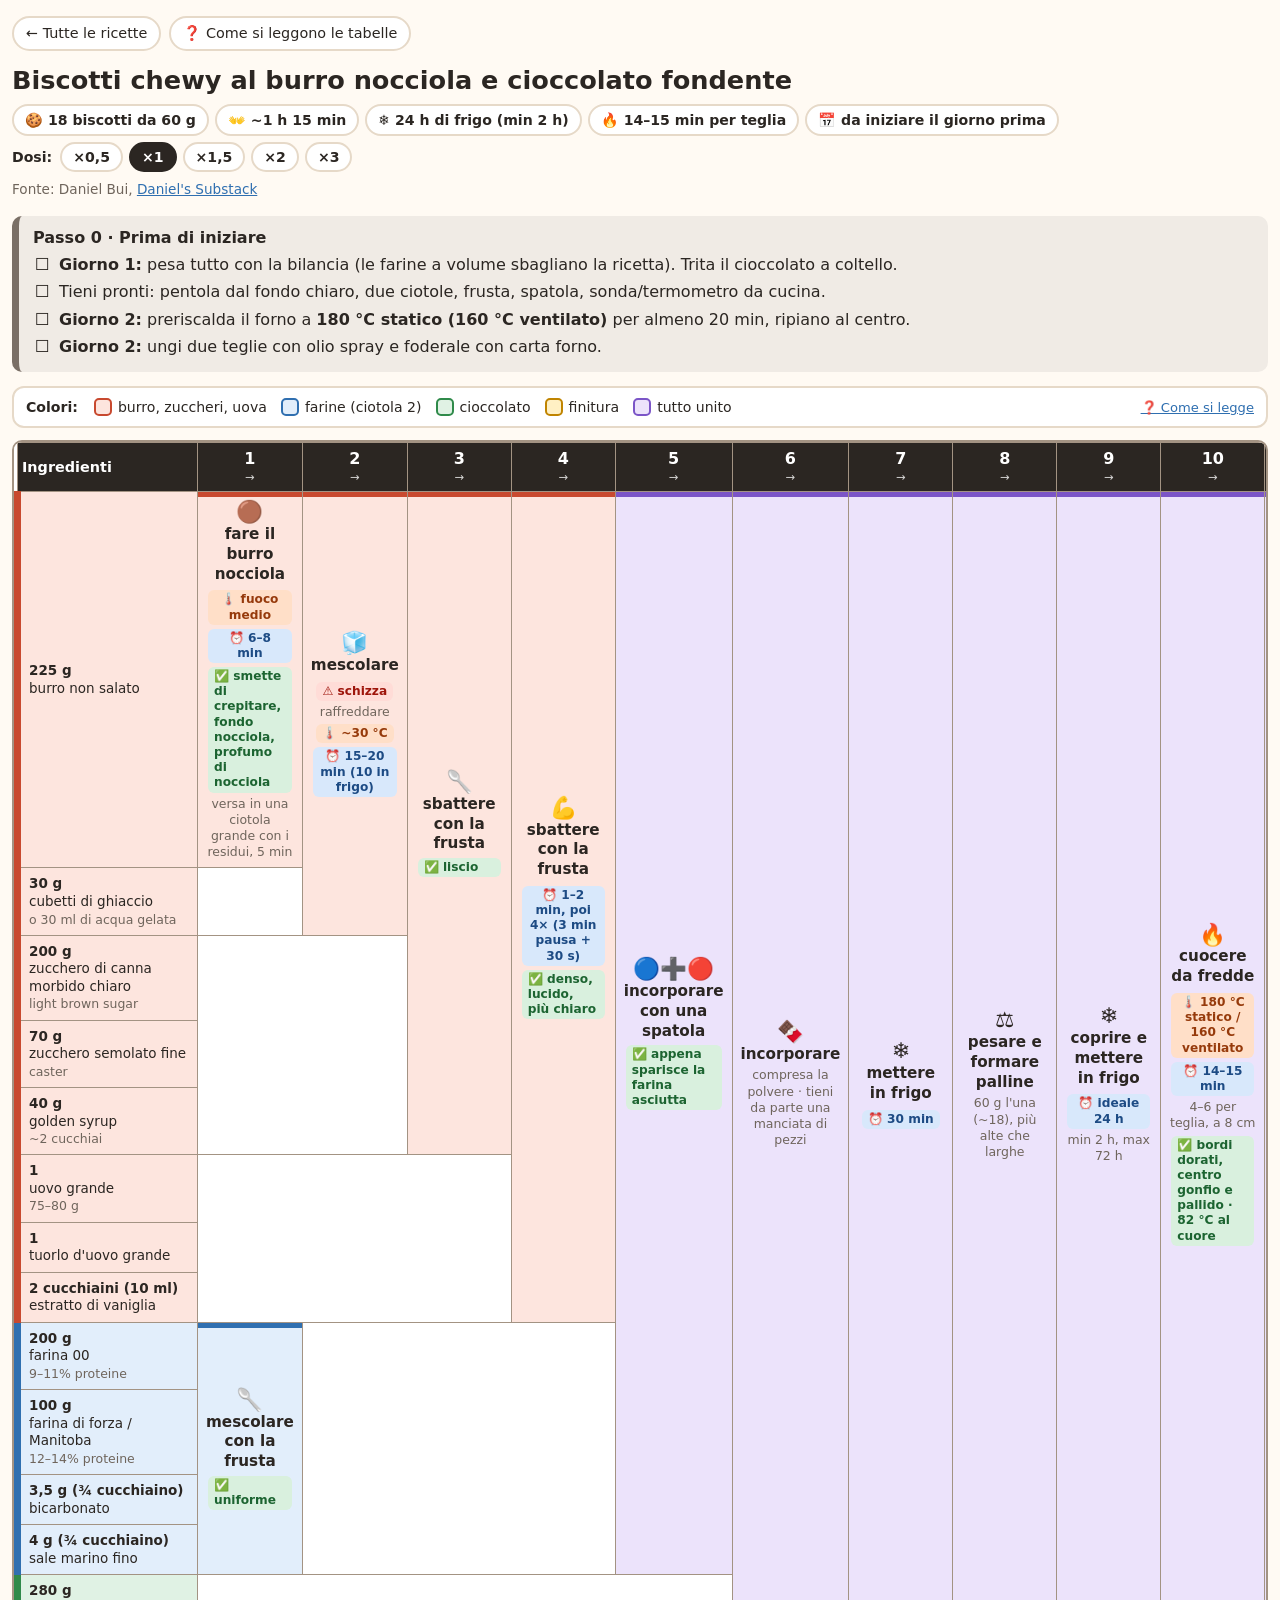
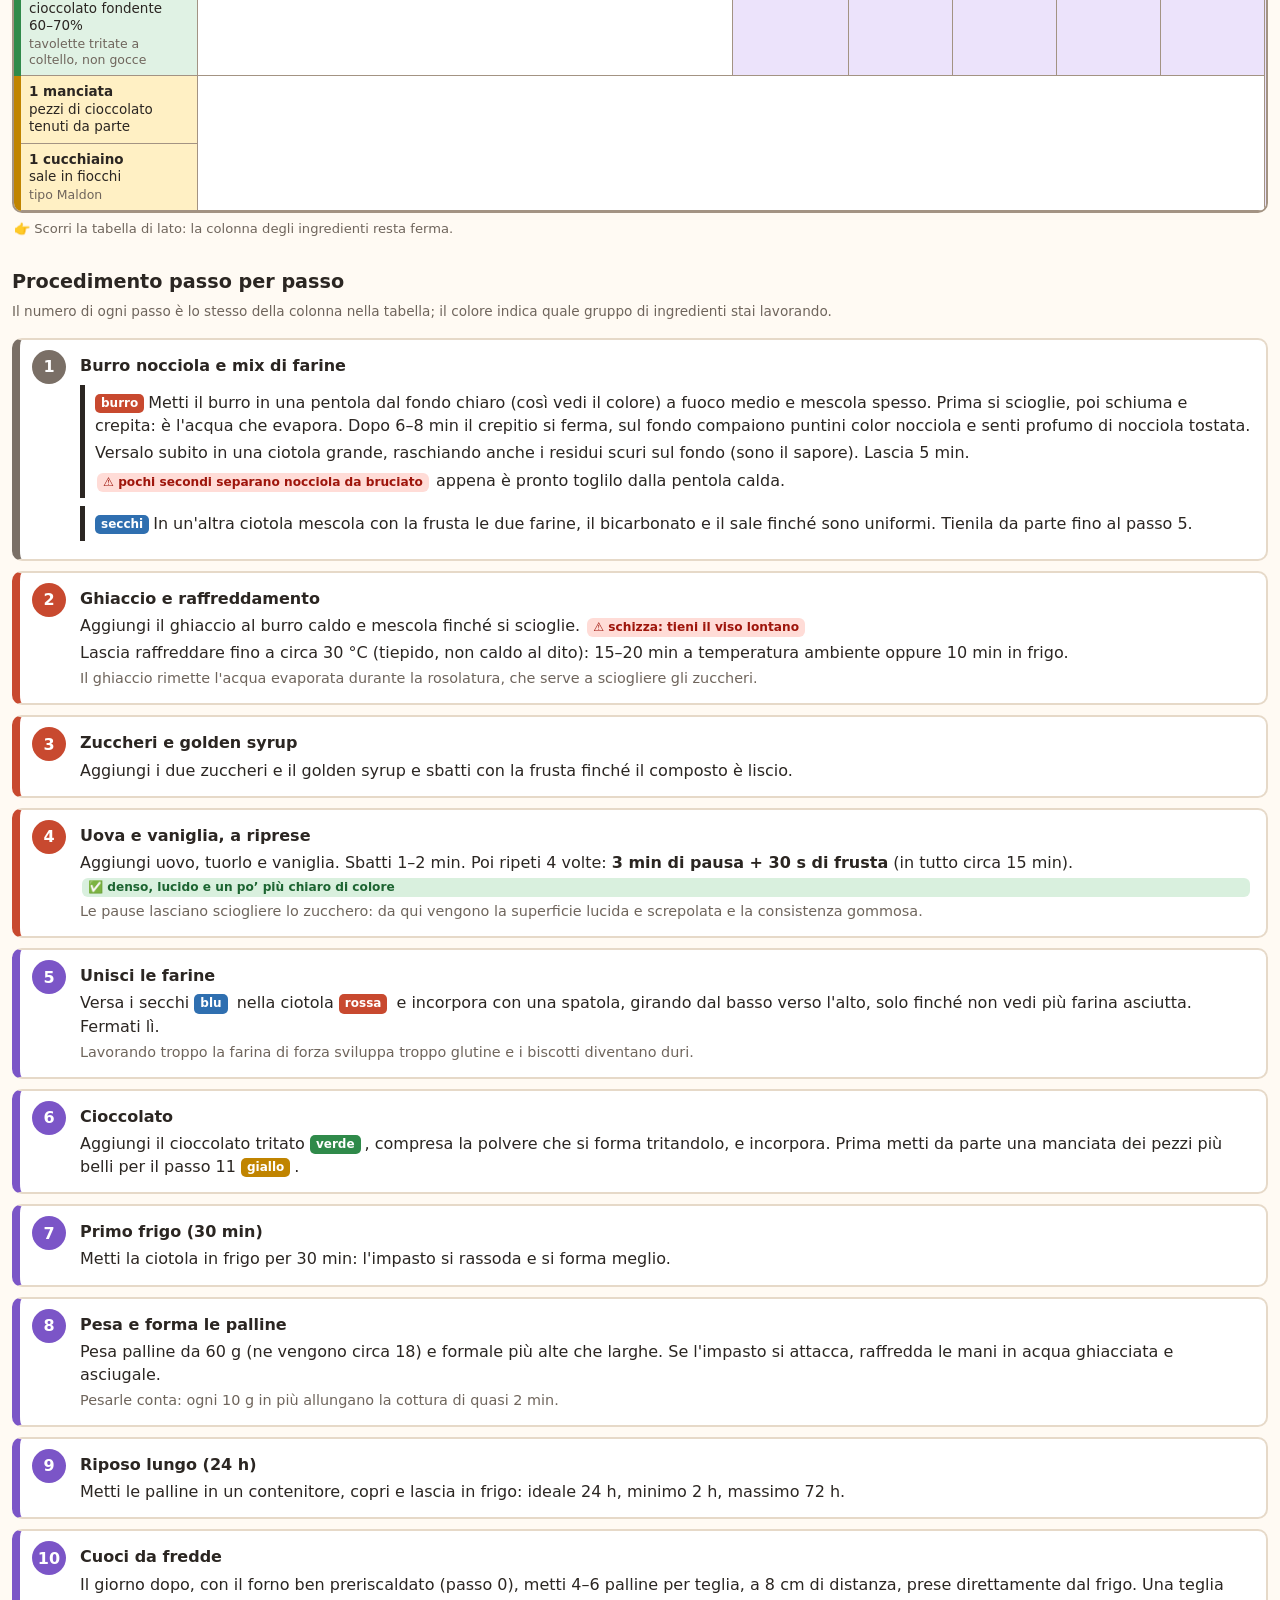
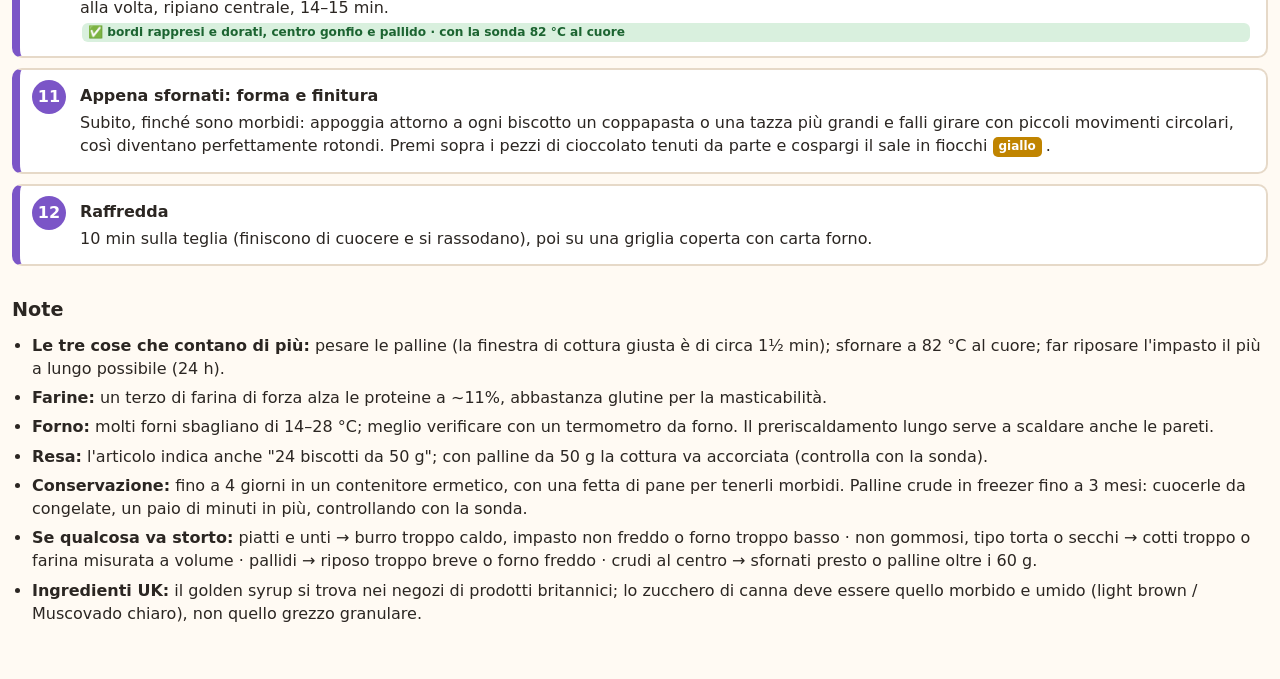
==== commit 08885e39: "Stile condiviso, selettore dosi, dosi in grammi, guida e README - style.css: CSS comune estratto da " ====
--- a/biscotti-burro-nocciola-cioccolato.html
+++ b/biscotti-burro-nocciola-cioccolato.html
@@ -4,117 +4,12 @@
 <meta charset="utf-8">
 <meta name="viewport" content="width=device-width, initial-scale=1">
 <title>Biscotti chewy al burro nocciola e cioccolato fondente</title>
+<link rel="stylesheet" href="style.css">
 <style>
-:root{
-  --ink:#2b2622; --muted:#6f655c; --bg:#fffaf3; --line:#a39383; --card:#fff; --soft:#f3ece2;
-  --blu:#2f6fb0;   --blu-bg:#e2eefb;
-  --rosso:#c8492f; --rosso-bg:#fde5de;
-  --verde:#2f8a4a; --verde-bg:#e0f2e4;
-  --giallo:#c08400;--giallo-bg:#fff0c4;
-  --viola:#7b55c7; --viola-bg:#ece3fb;
-  --grigio:#7a6f66;--grigio-bg:#f0ebe5;
-}
-*{box-sizing:border-box}
-body{margin:0;padding:16px 12px 48px;background:var(--bg);color:var(--ink);
-     font-family:system-ui,-apple-system,"Segoe UI",Roboto,sans-serif;line-height:1.45}
-.wrap{max-width:1150px;margin:0 auto}
-nav.top{display:flex;flex-wrap:wrap;gap:8px;margin-bottom:14px}
-nav.top a{font-size:.9rem;text-decoration:none;color:var(--ink);background:#fff;border:2px solid #e6d9c8;border-radius:999px;padding:5px 12px}
-nav.top a:hover{background:var(--soft)}
-h1{font-size:1.6rem;margin:0 0 8px;line-height:1.2}
-h2{font-size:1.2rem;margin:30px 0 10px}
-.badges{display:flex;flex-wrap:wrap;gap:6px;margin:0 0 6px}
-.badge{background:#fff;border:2px solid #e6d9c8;border-radius:999px;padding:4px 11px;font-weight:600;font-size:.88rem}
-.fonte{color:var(--muted);font-size:.85rem;margin:6px 0 16px}
-.fonte a{color:var(--blu)}
-
-/* legenda colori */
-.legenda{display:flex;flex-wrap:wrap;gap:6px 14px;align-items:center;background:#fff;border:2px solid #e6d9c8;border-radius:12px;padding:9px 12px;margin:0 0 12px;font-size:.88rem}
-.legenda b{margin-right:2px}
-.lg{display:inline-flex;align-items:center;gap:6px}
-.lg i{display:inline-block;width:18px;height:18px;border-radius:5px;border:2px solid}
-.lg.c-blu i{background:var(--blu-bg);border-color:var(--blu)}
-.lg.c-rosso i{background:var(--rosso-bg);border-color:var(--rosso)}
-.lg.c-verde i{background:var(--verde-bg);border-color:var(--verde)}
-.lg.c-giallo i{background:var(--giallo-bg);border-color:var(--giallo)}
-.lg.c-viola i{background:var(--viola-bg);border-color:var(--viola)}
-.lg.c-grigio i{background:var(--grigio-bg);border-color:var(--grigio)}
-.lg-help{margin-left:auto;font-size:.82rem}
-.lg-help a{color:var(--blu)}
-
-/* passo 0 */
-.prima{background:var(--grigio-bg);border-left:7px solid var(--grigio);border-radius:10px;padding:10px 14px;margin:0 0 14px}
-.prima h3{margin:0 0 4px;font-size:1rem}
-.prima ul{margin:0;padding-left:0;list-style:none}
-.prima li{margin:4px 0;padding-left:26px;position:relative}
-.prima li::before{content:"☐";position:absolute;left:2px;top:-1px;font-size:1.05rem}
-
-/* tabella */
-.scroll{overflow-x:auto;-webkit-overflow-scrolling:touch;border:2px solid var(--line);border-radius:10px;background:#fff}
-table.ric{border-collapse:collapse;font-size:13.5px;line-height:1.3;width:100%}
-table.ric td, table.ric th{border:1.5px solid var(--line);padding:7px 8px;vertical-align:middle}
-table.ric th{background:var(--ink);color:#fff;font-weight:700;font-size:1rem;text-align:center;padding:6px 4px}
-table.ric th small{display:block;font-weight:400;font-size:.72rem;opacity:.8}
-table.ric th.ing-h{text-align:left;position:sticky;left:0;z-index:3;font-size:.9rem}
-td.ing{text-align:left;min-width:180px;max-width:240px;position:sticky;left:0;z-index:2;background:#fff;box-shadow:2px 0 0 var(--line)}
-td.ing .q{display:block;font-weight:800}
-td.ing small{display:block;color:var(--muted);font-size:.78rem;margin-top:1px}
-td.act{text-align:center;min-width:104px}
-td.act .ico{display:block;font-size:1.35rem;line-height:1.2}
-td.act b{display:block;font-size:.95rem;margin-bottom:2px}
-td.act .nota{display:block;color:var(--muted);font-size:.78rem;margin-top:3px}
-td.empty{background:#fff}
-td.c-blu{background:var(--blu-bg)} td.c-rosso{background:var(--rosso-bg)} td.c-verde{background:var(--verde-bg)}
-td.c-giallo{background:var(--giallo-bg)} td.c-viola{background:var(--viola-bg)} td.c-grigio{background:var(--grigio-bg)}
-td.ing.c-blu{border-left:7px solid var(--blu)} td.ing.c-rosso{border-left:7px solid var(--rosso)}
-td.ing.c-verde{border-left:7px solid var(--verde)} td.ing.c-giallo{border-left:7px solid var(--giallo)}
-td.act.c-blu{box-shadow:inset 0 5px 0 var(--blu)} td.act.c-rosso{box-shadow:inset 0 5px 0 var(--rosso)}
-td.act.c-verde{box-shadow:inset 0 5px 0 var(--verde)} td.act.c-giallo{box-shadow:inset 0 5px 0 var(--giallo)}
-td.act.c-viola{box-shadow:inset 0 5px 0 var(--viola)} td.act.c-grigio{box-shadow:inset 0 5px 0 var(--grigio)}
-
-/* etichette */
-.chip{display:inline-block;margin:4px 2px 0;font-size:.76rem;font-weight:700;border-radius:6px;padding:2px 6px;line-height:1.25}
-.chip.t{color:#1d4b84;background:#d8e8fb}
-.chip.temp{color:#963a0b;background:#ffdfc8}
-.chip.warn{color:#9e150b;background:#ffdcd7}
-.chip.ok{display:block;color:#1c6431;background:#d9f0de;font-weight:600;text-align:left}
-.hint{font-size:.82rem;color:var(--muted);margin:6px 2px 0}
-
-/* procedimento */
-ol.passi{list-style:none;margin:0;padding:0}
-li.passo{background:#fff;border:2px solid #e6d9c8;border-left-width:8px;border-radius:10px;padding:10px 14px 10px 12px;margin:0 0 10px;display:grid;grid-template-columns:38px 1fr;gap:10px}
-li.passo .n{width:34px;height:34px;border-radius:50%;display:flex;align-items:center;justify-content:center;font-weight:800;color:#fff;background:var(--grigio)}
-li.passo h3{margin:4px 0 4px;font-size:1rem}
-li.passo p{margin:4px 0}
-li.passo .sub{border-left:5px solid;padding:2px 0 2px 10px;margin:8px 0}
-li.passo .perche{color:var(--muted);font-size:.9rem}
-li.passo.c-blu{border-left-color:var(--blu)}     li.passo.c-blu .n{background:var(--blu)}
-li.passo.c-rosso{border-left-color:var(--rosso)} li.passo.c-rosso .n{background:var(--rosso)}
-li.passo.c-verde{border-left-color:var(--verde)} li.passo.c-verde .n{background:var(--verde)}
-li.passo.c-giallo{border-left-color:var(--giallo)} li.passo.c-giallo .n{background:var(--giallo)}
-li.passo.c-viola{border-left-color:var(--viola)} li.passo.c-viola .n{background:var(--viola)}
-li.passo.c-grigio{border-left-color:var(--grigio)} li.passo.c-grigio .n{background:var(--grigio)}
-.sub.c-blu{border-color:var(--blu)} .sub.c-rosso{border-color:var(--rosso)} .sub.c-verde{border-color:var(--verde)}
-.sub.c-giallo{border-color:var(--giallo)} .sub.c-viola{border-color:var(--viola)} .sub.c-grigio{border-color:var(--grigio)}
-.tag{display:inline-block;font-size:.75rem;font-weight:700;border-radius:5px;padding:1px 6px;margin-right:4px;color:#fff;vertical-align:1px}
-.tag.c-blu{background:var(--blu)} .tag.c-rosso{background:var(--rosso)} .tag.c-verde{background:var(--verde)}
-.tag.c-giallo{background:var(--giallo)} .tag.c-viola{background:var(--viola)} .tag.c-grigio{background:var(--grigio)}
-
-ul.note{margin:0;padding-left:20px}
-ul.note li{margin-bottom:6px}
-
-@media (max-width:600px){ h1{font-size:1.35rem} li.passo{grid-template-columns:30px 1fr;padding:10px} li.passo .n{width:28px;height:28px;font-size:.9rem} }
-@media print{
-  body{background:#fff;padding:0} nav.top,.hint,.lg-help{display:none}
-  .scroll{overflow:visible;border:none} td.ing,th.ing-h{position:static;box-shadow:none}
-  *{-webkit-print-color-adjust:exact;print-color-adjust:exact}
-  li.passo{break-inside:avoid}
-}
-
+.wrap{max-width:1420px}
 table.ric{min-width:1350px}
+@media (min-width:1000px){.hint{display:block}}
 @media (min-width:1440px){.hint{display:none}}
-
-.wrap{max-width:1420px}
 </style>
 </head>
 <body>
@@ -174,5 +69,6 @@
   <h2>Note</h2>
   <ul class="note"><li><b>Le tre cose che contano di più:</b> pesare le palline (la finestra di cottura giusta è di circa 1½ min); sfornare a 82 °C al cuore; far riposare l'impasto il più a lungo possibile (24 h).</li><li><b>Farine:</b> un terzo di farina di forza alza le proteine a ~11%, abbastanza glutine per la masticabilità.</li><li><b>Forno:</b> molti forni sbagliano di 14–28 °C; meglio verificare con un termometro da forno. Il preriscaldamento lungo serve a scaldare anche le pareti.</li><li><b>Resa:</b> l'articolo indica anche "24 biscotti da 50 g"; con palline da 50 g la cottura va accorciata (controlla con la sonda).</li><li><b>Conservazione:</b> fino a 4 giorni in un contenitore ermetico, con una fetta di pane per tenerli morbidi. Palline crude in freezer fino a 3 mesi: cuocerle da congelate, un paio di minuti in più, controllando con la sonda.</li><li><b>Se qualcosa va storto:</b> piatti e unti → burro troppo caldo, impasto non freddo o forno troppo basso · non gommosi, tipo torta o secchi → cotti troppo o farina misurata a volume · pallidi → riposo troppo breve o forno freddo · crudi al centro → sfornati presto o palline oltre i 60 g.</li><li><b>Ingredienti UK:</b> il golden syrup si trova nei negozi di prodotti britannici; lo zucchero di canna deve essere quello morbido e umido (light brown / Muscovado chiaro), non quello grezzo granulare.</li></ul>
 </div>
+<script src="scala.js"></script>
 </body>
 </html>
--- a/style.css
+++ b/style.css
@@ -0,0 +1,141 @@
+/* Stile comune a tutte le pagine del ricettario */
+:root{
+  --ink:#2b2622; --muted:#6f655c; --bg:#fffaf3; --line:#a39383; --card:#fff; --soft:#f3ece2;
+  --blu:#2f6fb0;   --blu-bg:#e2eefb;
+  --rosso:#c8492f; --rosso-bg:#fde5de;
+  --verde:#2f8a4a; --verde-bg:#e0f2e4;
+  --giallo:#c08400;--giallo-bg:#fff0c4;
+  --viola:#7b55c7; --viola-bg:#ece3fb;
+  --grigio:#7a6f66;--grigio-bg:#f0ebe5;
+}
+*{box-sizing:border-box}
+body{margin:0;padding:16px 12px 48px;background:var(--bg);color:var(--ink);
+     font-family:system-ui,-apple-system,"Segoe UI",Roboto,sans-serif;line-height:1.45}
+.wrap{max-width:1150px;margin:0 auto}
+nav.top{display:flex;flex-wrap:wrap;gap:8px;margin-bottom:14px}
+nav.top a{font-size:.9rem;text-decoration:none;color:var(--ink);background:#fff;border:2px solid #e6d9c8;border-radius:999px;padding:5px 12px}
+nav.top a:hover{background:var(--soft)}
+h1{font-size:1.6rem;margin:0 0 8px;line-height:1.2}
+h2{font-size:1.2rem;margin:30px 0 10px}
+.badges{display:flex;flex-wrap:wrap;gap:6px;margin:0 0 6px}
+.badge{background:#fff;border:2px solid #e6d9c8;border-radius:999px;padding:4px 11px;font-weight:600;font-size:.88rem}
+.fonte{color:var(--muted);font-size:.85rem;margin:6px 0 16px}
+.fonte a{color:var(--blu)}
+
+/* legenda colori */
+.legenda{display:flex;flex-wrap:wrap;gap:6px 14px;align-items:center;background:#fff;border:2px solid #e6d9c8;border-radius:12px;padding:9px 12px;margin:0 0 12px;font-size:.88rem}
+.legenda b{margin-right:2px}
+.lg{display:inline-flex;align-items:center;gap:6px}
+.lg i{display:inline-block;width:18px;height:18px;border-radius:5px;border:2px solid}
+.lg.c-blu i{background:var(--blu-bg);border-color:var(--blu)}
+.lg.c-rosso i{background:var(--rosso-bg);border-color:var(--rosso)}
+.lg.c-verde i{background:var(--verde-bg);border-color:var(--verde)}
+.lg.c-giallo i{background:var(--giallo-bg);border-color:var(--giallo)}
+.lg.c-viola i{background:var(--viola-bg);border-color:var(--viola)}
+.lg.c-grigio i{background:var(--grigio-bg);border-color:var(--grigio)}
+.lg-help{margin-left:auto;font-size:.82rem}
+.lg-help a{color:var(--blu)}
+
+/* passo 0 */
+.prima{background:var(--grigio-bg);border-left:7px solid var(--grigio);border-radius:10px;padding:10px 14px;margin:0 0 14px}
+.prima h3{margin:0 0 4px;font-size:1rem}
+.prima ul{margin:0;padding-left:0;list-style:none}
+.prima li{margin:4px 0;padding-left:26px;position:relative}
+.prima li::before{content:"☐";position:absolute;left:2px;top:-1px;font-size:1.05rem}
+
+/* tabella */
+.scroll{overflow-x:auto;-webkit-overflow-scrolling:touch;border:2px solid var(--line);border-radius:10px;background:#fff}
+table.ric{border-collapse:collapse;font-size:13.5px;line-height:1.3;width:100%}
+table.ric td, table.ric th{border:1.5px solid var(--line);padding:7px 8px;vertical-align:middle}
+table.ric th{background:var(--ink);color:#fff;font-weight:700;font-size:1rem;text-align:center;padding:6px 4px}
+table.ric th small{display:block;font-weight:400;font-size:.72rem;opacity:.8}
+table.ric th.ing-h{text-align:left;position:sticky;left:0;z-index:3;font-size:.9rem}
+td.ing{text-align:left;min-width:180px;max-width:240px;position:sticky;left:0;z-index:2;background:#fff;box-shadow:2px 0 0 var(--line)}
+td.ing .q{display:block;font-weight:800}
+td.ing small{display:block;color:var(--muted);font-size:.78rem;margin-top:1px}
+td.act{text-align:center;min-width:104px}
+td.act .ico{display:block;font-size:1.35rem;line-height:1.2}
+td.act b{display:block;font-size:.95rem;margin-bottom:2px}
+td.act .nota{display:block;color:var(--muted);font-size:.78rem;margin-top:3px}
+td.empty{background:#fff}
+td.c-blu{background:var(--blu-bg)} td.c-rosso{background:var(--rosso-bg)} td.c-verde{background:var(--verde-bg)}
+td.c-giallo{background:var(--giallo-bg)} td.c-viola{background:var(--viola-bg)} td.c-grigio{background:var(--grigio-bg)}
+td.ing.c-blu{border-left:7px solid var(--blu)} td.ing.c-rosso{border-left:7px solid var(--rosso)}
+td.ing.c-verde{border-left:7px solid var(--verde)} td.ing.c-giallo{border-left:7px solid var(--giallo)}
+td.act.c-blu{box-shadow:inset 0 5px 0 var(--blu)} td.act.c-rosso{box-shadow:inset 0 5px 0 var(--rosso)}
+td.act.c-verde{box-shadow:inset 0 5px 0 var(--verde)} td.act.c-giallo{box-shadow:inset 0 5px 0 var(--giallo)}
+td.act.c-viola{box-shadow:inset 0 5px 0 var(--viola)} td.act.c-grigio{box-shadow:inset 0 5px 0 var(--grigio)}
+
+/* etichette */
+.chip{display:inline-block;margin:4px 2px 0;font-size:.76rem;font-weight:700;border-radius:6px;padding:2px 6px;line-height:1.25}
+.chip.t{color:#1d4b84;background:#d8e8fb}
+.chip.temp{color:#963a0b;background:#ffdfc8}
+.chip.warn{color:#9e150b;background:#ffdcd7}
+.chip.ok{display:block;color:#1c6431;background:#d9f0de;font-weight:600;text-align:left}
+.hint{font-size:.82rem;color:var(--muted);margin:6px 2px 0}
+
+/* procedimento */
+ol.passi{list-style:none;margin:0;padding:0}
+li.passo{background:#fff;border:2px solid #e6d9c8;border-left-width:8px;border-radius:10px;padding:10px 14px 10px 12px;margin:0 0 10px;display:grid;grid-template-columns:38px 1fr;gap:10px}
+li.passo .n{width:34px;height:34px;border-radius:50%;display:flex;align-items:center;justify-content:center;font-weight:800;color:#fff;background:var(--grigio)}
+li.passo h3{margin:4px 0 4px;font-size:1rem}
+li.passo p{margin:4px 0}
+li.passo .sub{border-left:5px solid;padding:2px 0 2px 10px;margin:8px 0}
+li.passo .perche{color:var(--muted);font-size:.9rem}
+li.passo.c-blu{border-left-color:var(--blu)}     li.passo.c-blu .n{background:var(--blu)}
+li.passo.c-rosso{border-left-color:var(--rosso)} li.passo.c-rosso .n{background:var(--rosso)}
+li.passo.c-verde{border-left-color:var(--verde)} li.passo.c-verde .n{background:var(--verde)}
+li.passo.c-giallo{border-left-color:var(--giallo)} li.passo.c-giallo .n{background:var(--giallo)}
+li.passo.c-viola{border-left-color:var(--viola)} li.passo.c-viola .n{background:var(--viola)}
+li.passo.c-grigio{border-left-color:var(--grigio)} li.passo.c-grigio .n{background:var(--grigio)}
+.sub.c-blu{border-color:var(--blu)} .sub.c-rosso{border-color:var(--rosso)} .sub.c-verde{border-color:var(--verde)}
+.sub.c-giallo{border-color:var(--giallo)} .sub.c-viola{border-color:var(--viola)} .sub.c-grigio{border-color:var(--grigio)}
+.tag{display:inline-block;font-size:.75rem;font-weight:700;border-radius:5px;padding:1px 6px;margin-right:4px;color:#fff;vertical-align:1px}
+.tag.c-blu{background:var(--blu)} .tag.c-rosso{background:var(--rosso)} .tag.c-verde{background:var(--verde)}
+.tag.c-giallo{background:var(--giallo)} .tag.c-viola{background:var(--viola)} .tag.c-grigio{background:var(--grigio)}
+
+ul.note{margin:0;padding-left:20px}
+ul.note li{margin-bottom:6px}
+
+@media (max-width:600px){ h1{font-size:1.35rem} li.passo{grid-template-columns:30px 1fr;padding:10px} li.passo .n{width:28px;height:28px;font-size:.9rem} }
+@media print{
+  body{background:#fff;padding:0} nav.top,.hint,.lg-help{display:none}
+  .scroll{overflow:visible;border:none} td.ing,th.ing-h{position:static;box-shadow:none}
+  *{-webkit-print-color-adjust:exact;print-color-adjust:exact}
+  li.passo{break-inside:avoid}
+}
+
+table.ric{min-width:900px}
+@media (min-width:1000px){.hint{display:none}}
+
+/* ---- pagina 'Come si leggono' ---- */
+.box{background:#fff;border:2px solid #e6d9c8;border-radius:12px;padding:12px 16px;margin:0 0 14px}
+.box p{margin:6px 0}
+.big{font-size:1.05rem}
+.regole{list-style:none;padding:0;margin:0;display:grid;gap:10px}
+.regole li{background:#fff;border:2px solid #e6d9c8;border-radius:12px;padding:10px 14px;display:grid;grid-template-columns:44px 1fr;gap:10px;align-items:start}
+.regole .ic{font-size:1.7rem;text-align:center}
+.regole b{display:block}
+.colgrid{display:grid;grid-template-columns:repeat(auto-fill,minmax(230px,1fr));gap:10px}
+.col{border-radius:10px;padding:10px 12px;border-left:8px solid}
+.col b{display:block}
+.col.c-blu{background:var(--blu-bg);border-color:var(--blu)} .col.c-rosso{background:var(--rosso-bg);border-color:var(--rosso)}
+.col.c-verde{background:var(--verde-bg);border-color:var(--verde)} .col.c-giallo{background:var(--giallo-bg);border-color:var(--giallo)}
+.col.c-viola{background:var(--viola-bg);border-color:var(--viola)} .col.c-grigio{background:var(--grigio-bg);border-color:var(--grigio)}
+table.chips{border-collapse:collapse;width:100%;background:#fff;border:2px solid #e6d9c8;border-radius:12px;overflow:hidden}
+table.chips td{padding:8px 10px;border-top:1px solid #eee3d5;vertical-align:middle}
+table.chips td:first-child{width:46%}
+.cta{display:block;text-align:center;background:var(--ink);color:#fff;text-decoration:none;font-weight:700;border-radius:12px;padding:12px;margin-top:22px}
+
+/* ---- etichetta assaggio (cucina salata) ---- */
+.chip.taste{color:#5b2a86;background:#eadcf8}
+
+/* ---- selettore dosi ---- */
+.dosi{display:flex;flex-wrap:wrap;align-items:center;gap:6px;margin:4px 0 8px;font-size:.88rem}
+.dosi b{margin-right:2px}
+.dosi button{font:inherit;font-weight:700;background:#fff;border:2px solid #e6d9c8;border-radius:999px;padding:3px 11px;cursor:pointer;color:var(--ink)}
+.dosi button[aria-pressed="true"]{background:var(--ink);border-color:var(--ink);color:#fff}
+.dosi .avviso{flex-basis:100%;color:var(--rosso);font-size:.82rem;display:none}
+.dosi.scalato .avviso{display:block}
+.scalato-q{color:var(--rosso)}
+@media print{.dosi button{display:none}.dosi.scalato button[aria-pressed="true"]{display:inline-block}}
